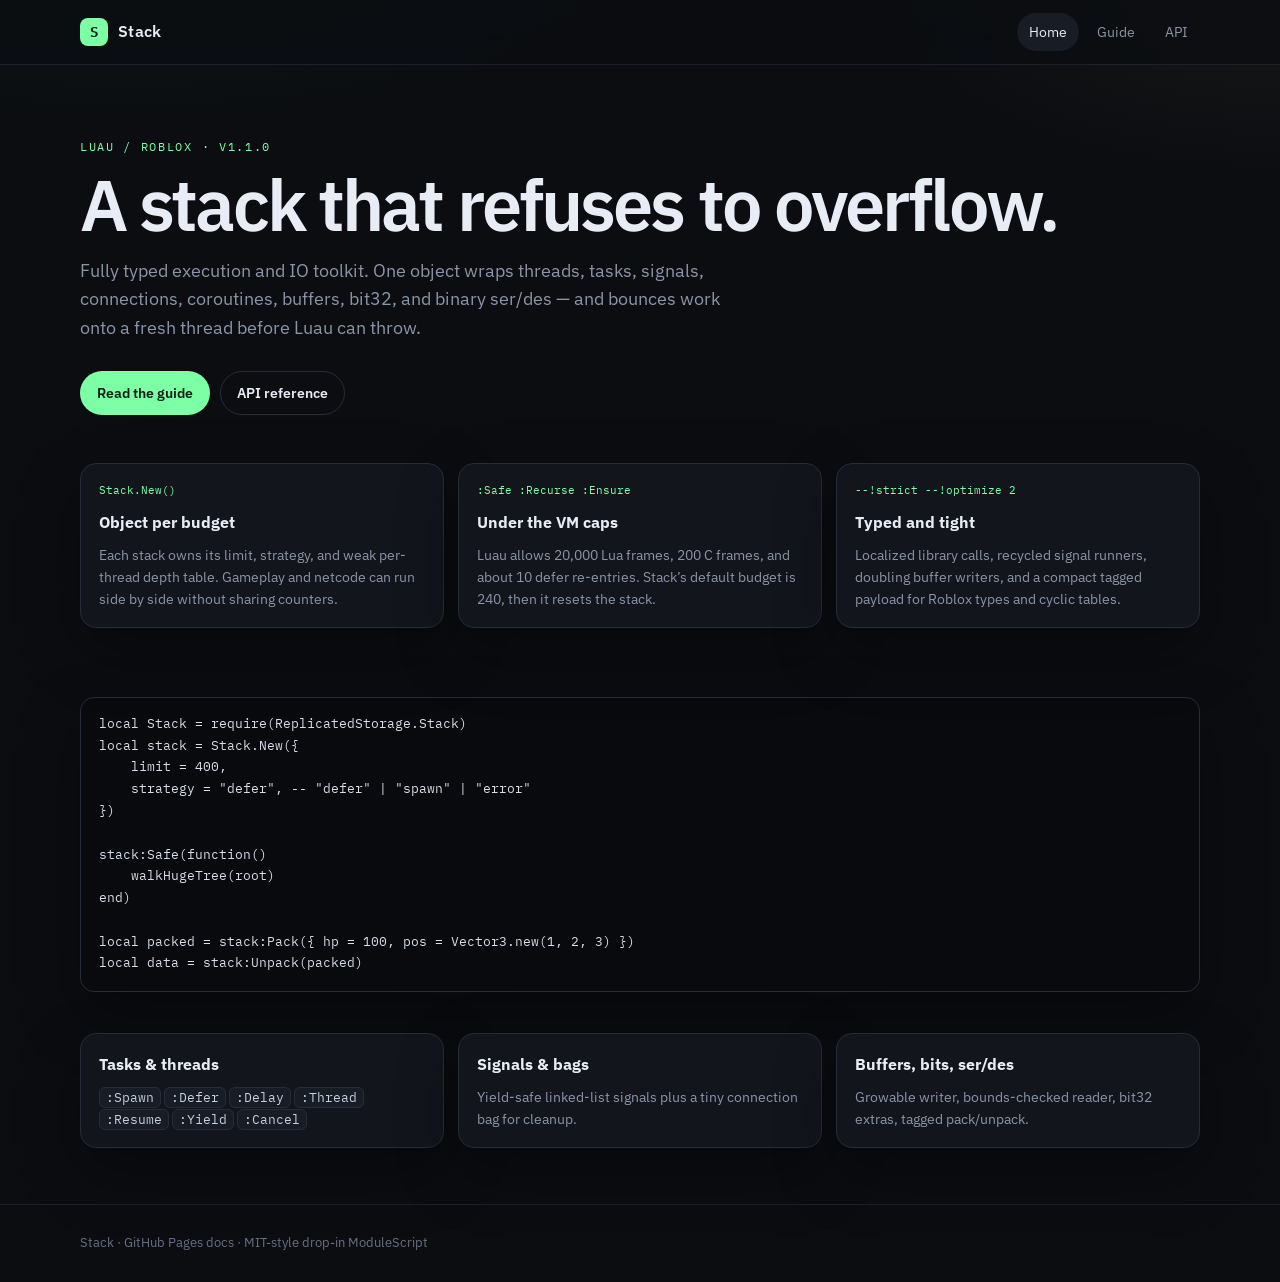
==== stackDocs/index.html @ 826db8f2 "Add files via upload" ====
<!DOCTYPE html>
<html lang="en">
<head>
  <meta charset="utf-8">
  <meta name="viewport" content="width=device-width, initial-scale=1">
  <title>Stack — overflow-safe Luau toolkit</title>
  <meta name="description" content="Fully typed, overflow-safe execution and IO toolkit for Luau and Roblox. Tasks, signals, buffers, bit32, and ser/des behind one object.">
  <link rel="preconnect" href="https://fonts.googleapis.com">
  <link rel="preconnect" href="https://fonts.gstatic.com" crossorigin>
  <link href="https://fonts.googleapis.com/css2?family=IBM+Plex+Mono:wght@400;600&family=IBM+Plex+Sans:wght@400;500;600&display=swap" rel="stylesheet">
  <link rel="stylesheet" href="assets/style.css">
</head>
<body>
  <header class="nav">
    <div class="wrap nav-inner">
      <a class="brand" href="index.html"><span class="mark">S</span>Stack</a>
      <nav class="nav-links">
        <a href="index.html">Home</a>
        <a href="guide.html">Guide</a>
        <a href="api.html">API</a>
      </nav>
    </div>
  </header>

  <main class="wrap">
    <section class="hero">
      <p class="kicker">Luau / Roblox · v1.1.0</p>
      <h1>A stack that refuses to overflow.</h1>
      <p class="lede">
        Fully typed execution and IO toolkit. One object wraps threads, tasks, signals,
        connections, coroutines, buffers, bit32, and binary ser/des — and bounces work
        onto a fresh thread before Luau can throw.
      </p>
      <div class="actions">
        <a class="btn btn-primary" href="guide.html">Read the guide</a>
        <a class="btn btn-ghost" href="api.html">API reference</a>
      </div>
    </section>

    <section class="grid">
      <article class="card">
        <div class="tag">Stack.New()</div>
        <h3>Object per budget</h3>
        <p>Each stack owns its limit, strategy, and weak per-thread depth table. Gameplay and netcode can run side by side without sharing counters.</p>
      </article>
      <article class="card">
        <div class="tag">:Safe :Recurse :Ensure</div>
        <h3>Under the VM caps</h3>
        <p>Luau allows 20,000 Lua frames, 200 C frames, and about 10 defer re-entries. Stack’s default budget is 240, then it resets the stack.</p>
      </article>
      <article class="card">
        <div class="tag">--!strict --!optimize 2</div>
        <h3>Typed and tight</h3>
        <p>Localized library calls, recycled signal runners, doubling buffer writers, and a compact tagged payload for Roblox types and cyclic tables.</p>
      </article>
    </section>

    <pre><code>local Stack = require(ReplicatedStorage.Stack)
local stack = Stack.New({
    limit = 400,
    strategy = "defer", -- "defer" | "spawn" | "error"
})

stack:Safe(function()
    walkHugeTree(root)
end)

local packed = stack:Pack({ hp = 100, pos = Vector3.new(1, 2, 3) })
local data = stack:Unpack(packed)</code></pre>

    <section class="grid" style="padding-top:28px">
      <article class="card">
        <h3>Tasks &amp; threads</h3>
        <p><code>:Spawn</code> <code>:Defer</code> <code>:Delay</code> <code>:Thread</code> <code>:Resume</code> <code>:Yield</code> <code>:Cancel</code></p>
      </article>
      <article class="card">
        <h3>Signals &amp; bags</h3>
        <p>Yield-safe linked-list signals plus a tiny connection bag for cleanup.</p>
      </article>
      <article class="card">
        <h3>Buffers, bits, ser/des</h3>
        <p>Growable writer, bounds-checked reader, bit32 extras, tagged pack/unpack.</p>
      </article>
    </section>
  </main>

  <footer class="foot">
    <div class="wrap">Stack · GitHub Pages docs · MIT-style drop-in ModuleScript</div>
  </footer>
  <script src="assets/site.js"></script>
</body>
</html>
---- stackDocs/assets/style.css ----
:root {
  --bg: #0b0d11;
  --bg-elev: #12151c;
  --bg-soft: #181c25;
  --line: #262c38;
  --line-soft: #1c212c;
  --text: #e8edf5;
  --muted: #8b95a8;
  --faint: #667085;
  --accent: #7dffa6;
  --accent-dim: #1b3d2a;
  --warn: #ffd27a;
  --code: #c6d0e0;
  --shadow: 0 24px 60px rgba(0, 0, 0, 0.35);
  --radius: 16px;
  --mono: "IBM Plex Mono", ui-monospace, SFMono-Regular, Menlo, monospace;
  --sans: "IBM Plex Sans", "Segoe UI", sans-serif;
}

* { box-sizing: border-box; }
html { scroll-behavior: smooth; }
html, body { margin: 0; padding: 0; }
body {
  font-family: var(--sans);
  background:
    radial-gradient(1200px 500px at 10% -10%, rgba(125, 255, 166, 0.08), transparent 50%),
    radial-gradient(900px 400px at 100% 0%, rgba(255, 210, 122, 0.05), transparent 45%),
    var(--bg);
  color: var(--text);
  line-height: 1.6;
  min-height: 100vh;
}

a { color: var(--accent); text-decoration: none; }
a:hover { text-decoration: underline; }

.wrap {
  width: min(1120px, calc(100% - 40px));
  margin: 0 auto;
}

.nav {
  position: sticky;
  top: 0;
  z-index: 20;
  backdrop-filter: blur(16px);
  background: rgba(11, 13, 17, 0.78);
  border-bottom: 1px solid var(--line-soft);
}
.nav-inner {
  display: flex;
  align-items: center;
  justify-content: space-between;
  gap: 16px;
  min-height: 64px;
}
.brand {
  display: flex;
  align-items: center;
  gap: 10px;
  color: var(--text);
  font-weight: 600;
  letter-spacing: 0.02em;
  text-decoration: none;
}
.brand:hover { text-decoration: none; }
.mark {
  width: 28px;
  height: 28px;
  border-radius: 8px;
  display: grid;
  place-items: center;
  background: var(--accent);
  color: #062013;
  font-family: var(--mono);
  font-size: 14px;
  font-weight: 700;
}
.nav-links { display: flex; gap: 6px; align-items: center; }
.nav-links a {
  color: var(--muted);
  padding: 8px 12px;
  border-radius: 999px;
  text-decoration: none;
  font-size: 14px;
}
.nav-links a:hover,
.nav-links a.active {
  color: var(--text);
  background: var(--bg-soft);
}

.hero { padding: 72px 0 36px; }
.kicker {
  color: var(--accent);
  font-family: var(--mono);
  font-size: 12px;
  letter-spacing: 0.14em;
  text-transform: uppercase;
  margin: 0 0 14px;
}
h1 {
  font-size: clamp(40px, 7vw, 72px);
  line-height: 0.95;
  letter-spacing: -0.04em;
  margin: 0 0 18px;
  font-weight: 600;
}
.lede {
  max-width: 640px;
  color: var(--muted);
  font-size: 18px;
  margin: 0 0 28px;
}
.actions { display: flex; gap: 10px; flex-wrap: wrap; }
.btn {
  display: inline-flex;
  align-items: center;
  gap: 8px;
  border-radius: 999px;
  padding: 10px 16px;
  font-size: 14px;
  font-weight: 600;
  text-decoration: none;
  border: 1px solid transparent;
}
.btn:hover { text-decoration: none; }
.btn-primary { background: var(--accent); color: #062013; }
.btn-ghost { background: transparent; color: var(--text); border-color: var(--line); }

.grid {
  display: grid;
  grid-template-columns: repeat(3, 1fr);
  gap: 14px;
  padding: 12px 0 56px;
}
.card {
  background: var(--bg-elev);
  border: 1px solid var(--line);
  border-radius: var(--radius);
  padding: 18px 18px 16px;
  box-shadow: var(--shadow);
}
.card h3 { margin: 0 0 8px; font-size: 16px; }
.card p { margin: 0; color: var(--muted); font-size: 14px; }
.card .tag {
  font-family: var(--mono);
  font-size: 11px;
  color: var(--accent);
  margin-bottom: 10px;
}

.layout {
  display: grid;
  grid-template-columns: 220px 1fr;
  gap: 36px;
  padding: 36px 0 80px;
}
.side {
  position: sticky;
  top: 88px;
  align-self: start;
}
.side a {
  display: block;
  color: var(--muted);
  text-decoration: none;
  font-size: 13px;
  padding: 6px 0;
}
.side a:hover, .side a.active { color: var(--text); }
.side .group { margin: 18px 0 8px; color: var(--faint); font-size: 11px; letter-spacing: 0.12em; text-transform: uppercase; }

.content h1 { font-size: 42px; margin-bottom: 12px; }
.content h2 {
  font-size: 26px;
  letter-spacing: -0.03em;
  margin: 42px 0 12px;
  padding-top: 8px;
}
.content h3 { font-size: 18px; margin: 28px 0 8px; }
.content p { color: #c9d2e0; }
.content ul, .content ol { color: #c9d2e0; padding-left: 20px; }
.content li { margin: 6px 0; }

table {
  width: 100%;
  border-collapse: collapse;
  font-size: 14px;
  margin: 16px 0 24px;
}
th, td {
  text-align: left;
  padding: 10px 12px;
  border-bottom: 1px solid var(--line);
  vertical-align: top;
}
th { color: var(--faint); font-weight: 600; font-size: 12px; letter-spacing: 0.06em; text-transform: uppercase; }
code, kbd {
  font-family: var(--mono);
  font-size: 0.92em;
}
p code, li code, td code, h2 code, h3 code {
  background: var(--bg-soft);
  border: 1px solid var(--line);
  border-radius: 6px;
  padding: 1px 6px;
  color: var(--code);
}
pre {
  background: #080a0e;
  border: 1px solid var(--line);
  border-radius: 14px;
  padding: 16px 18px;
  overflow: auto;
  box-shadow: var(--shadow);
}
pre code {
  font-family: var(--mono);
  font-size: 13px;
  color: #d7deea;
  line-height: 1.55;
}

.api {
  border: 1px solid var(--line);
  background: var(--bg-elev);
  border-radius: 14px;
  padding: 16px 18px;
  margin: 14px 0 18px;
}
.api .sig {
  font-family: var(--mono);
  font-size: 14px;
  color: var(--accent);
  margin: 0 0 8px;
}
.api p { margin: 0; font-size: 14px; }

.foot {
  border-top: 1px solid var(--line-soft);
  color: var(--faint);
  font-size: 13px;
  padding: 28px 0 40px;
}

@media (max-width: 860px) {
  .grid { grid-template-columns: 1fr; }
  .layout { grid-template-columns: 1fr; }
  .side { position: static; display: flex; flex-wrap: wrap; gap: 8px 14px; }
  .side .group { width: 100%; margin: 8px 0 0; }
}
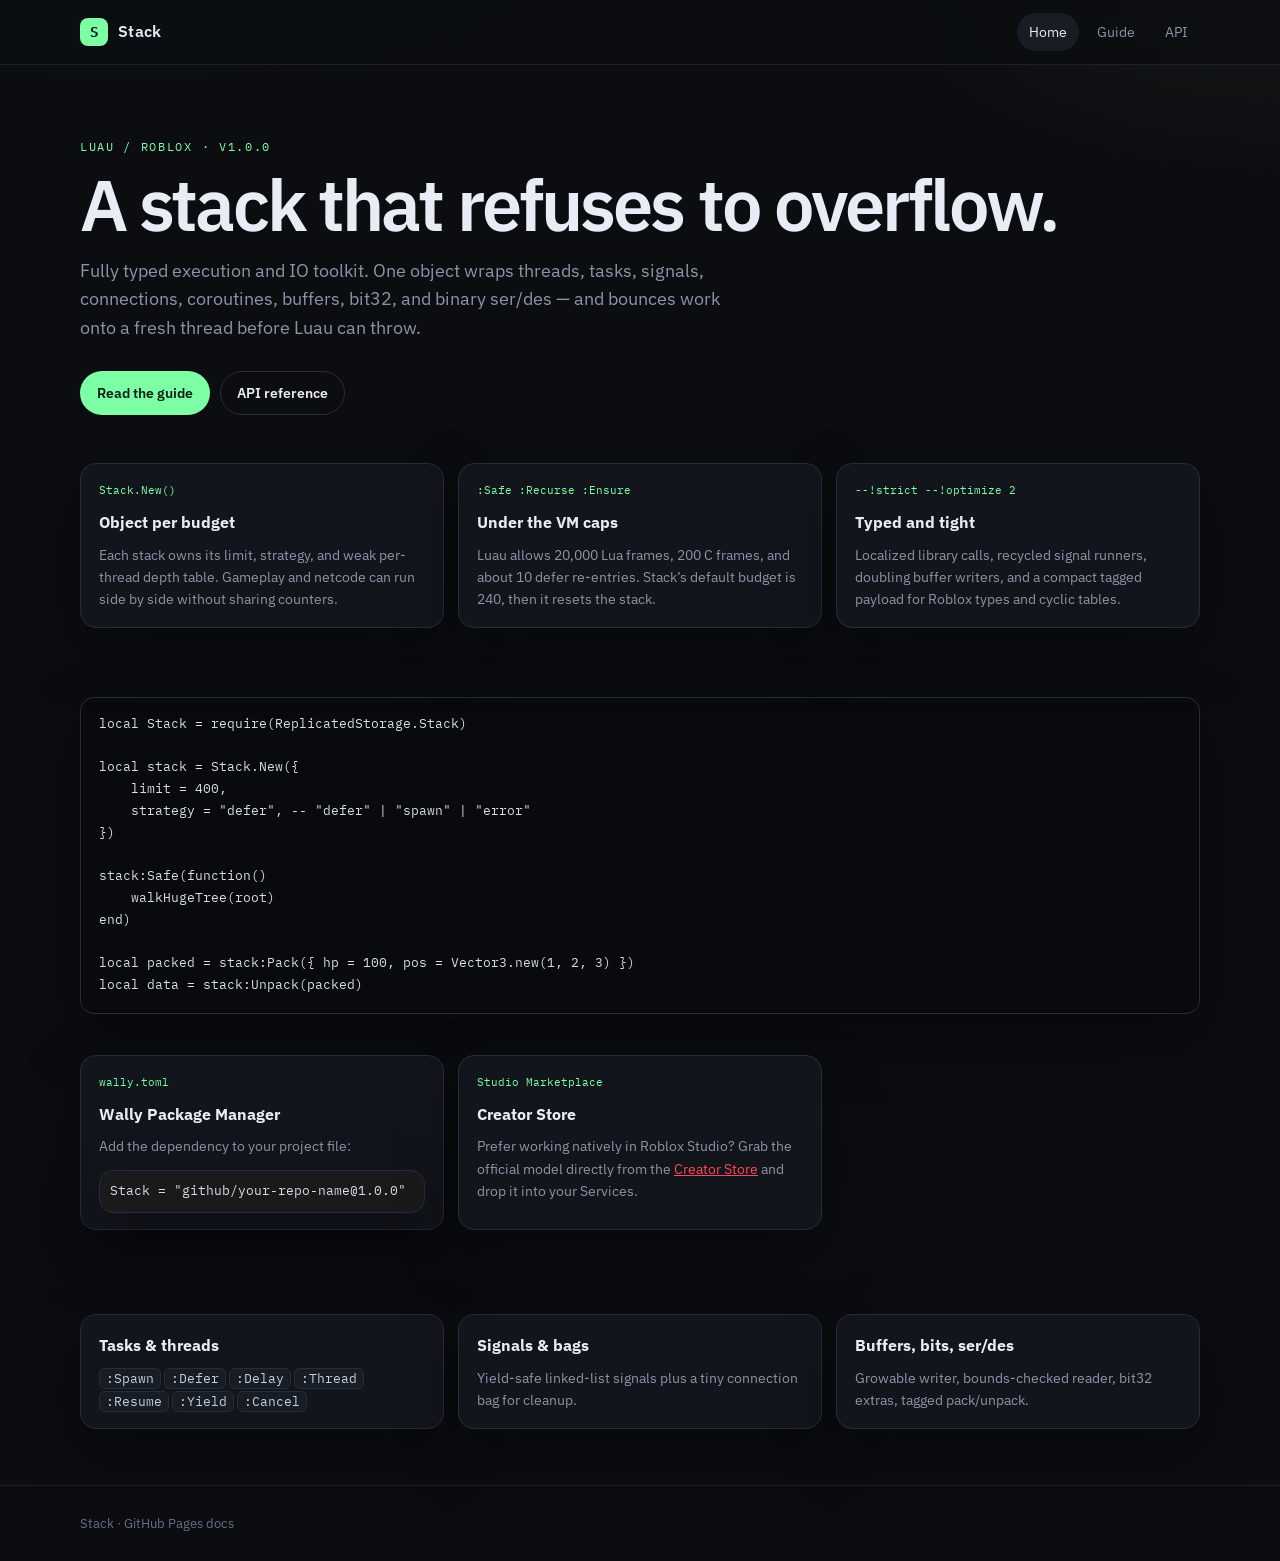
==== commit 54c8dc56: "Update index.html" ====
--- a/stackDocs/index.html
+++ b/stackDocs/index.html
@@ -1,61 +1,60 @@
 <!DOCTYPE html>
 <html lang="en">
 <head>
-  <meta charset="utf-8">
-  <meta name="viewport" content="width=device-width, initial-scale=1">
-  <title>Stack — overflow-safe Luau toolkit</title>
-  <meta name="description" content="Fully typed, overflow-safe execution and IO toolkit for Luau and Roblox. Tasks, signals, buffers, bit32, and ser/des behind one object.">
-  <link rel="preconnect" href="https://fonts.googleapis.com">
-  <link rel="preconnect" href="https://fonts.gstatic.com" crossorigin>
-  <link href="https://fonts.googleapis.com/css2?family=IBM+Plex+Mono:wght@400;600&family=IBM+Plex+Sans:wght@400;500;600&display=swap" rel="stylesheet">
-  <link rel="stylesheet" href="assets/style.css">
+    <meta charset="utf-8">
+    <meta name="viewport" content="width=device-width, initial-scale=1">
+    <title>Stack</title>
+    <meta name="description" content="Fully typed, overflow-safe execution and IO toolkit for Luau and Roblox. Tasks, signals, buffers, bit32, and ser/des behind one object.">
+    <link rel="preconnect" href="https://fonts.googleapis.com">
+    <link rel="preconnect" href="https://fonts.gstatic.com" crossorigin>
+    <link href="https://fonts.googleapis.com/css2?family=IBM+Plex+Mono:wght@400;600&family=IBM+Plex+Sans:wght@400;500;600&display=swap" rel="stylesheet">
+    <link rel="stylesheet" href="assets/style.css">
 </head>
 <body>
-  <header class="nav">
-    <div class="wrap nav-inner">
-      <a class="brand" href="index.html"><span class="mark">S</span>Stack</a>
-      <nav class="nav-links">
-        <a href="index.html">Home</a>
-        <a href="guide.html">Guide</a>
-        <a href="api.html">API</a>
-      </nav>
-    </div>
-  </header>
+    <header class="nav">
+        <div class="wrap nav-inner">
+            <a class="brand" href="index.html"><span class="mark">S</span>Stack</a>
+            <nav class="nav-links">
+                <a href="index.html">Home</a>
+                <a href="guide.html">Guide</a>
+                <a href="api.html">API</a>
+            </nav>
+        </div>
+    </header>
 
-  <main class="wrap">
-    <section class="hero">
-      <p class="kicker">Luau / Roblox · v1.1.0</p>
-      <h1>A stack that refuses to overflow.</h1>
-      <p class="lede">
-        Fully typed execution and IO toolkit. One object wraps threads, tasks, signals,
-        connections, coroutines, buffers, bit32, and binary ser/des — and bounces work
-        onto a fresh thread before Luau can throw.
-      </p>
-      <div class="actions">
-        <a class="btn btn-primary" href="guide.html">Read the guide</a>
-        <a class="btn btn-ghost" href="api.html">API reference</a>
-      </div>
-    </section>
+    <main class="wrap">
+        <section class="hero">
+            <p class="kicker">Luau / Roblox · v1.0.0</p>
+            <h1>A stack that refuses to overflow.</h1>
+            <p class="lede">
+                Fully typed execution and IO toolkit. One object wraps threads, tasks, signals, connections, coroutines, buffers, bit32, and binary ser/des — and bounces work onto a fresh thread before Luau can throw.
+            </p>
+            <div class="actions">
+                <a class="btn btn-primary" href="guide.html">Read the guide</a>
+                <a class="btn btn-ghost" href="api.html">API reference</a>
+            </div>
+        </section>
 
-    <section class="grid">
-      <article class="card">
-        <div class="tag">Stack.New()</div>
-        <h3>Object per budget</h3>
-        <p>Each stack owns its limit, strategy, and weak per-thread depth table. Gameplay and netcode can run side by side without sharing counters.</p>
-      </article>
-      <article class="card">
-        <div class="tag">:Safe :Recurse :Ensure</div>
-        <h3>Under the VM caps</h3>
-        <p>Luau allows 20,000 Lua frames, 200 C frames, and about 10 defer re-entries. Stack’s default budget is 240, then it resets the stack.</p>
-      </article>
-      <article class="card">
-        <div class="tag">--!strict --!optimize 2</div>
-        <h3>Typed and tight</h3>
-        <p>Localized library calls, recycled signal runners, doubling buffer writers, and a compact tagged payload for Roblox types and cyclic tables.</p>
-      </article>
-    </section>
+        <section class="grid">
+            <article class="card">
+                <div class="tag">Stack.New()</div>
+                <h3>Object per budget</h3>
+                <p>Each stack owns its limit, strategy, and weak per-thread depth table. Gameplay and netcode can run side by side without sharing counters.</p>
+            </article>
+            <article class="card">
+                <div class="tag">:Safe :Recurse :Ensure</div>
+                <h3>Under the VM caps</h3>
+                <p>Luau allows 20,000 Lua frames, 200 C frames, and about 10 defer re-entries. Stack’s default budget is 240, then it resets the stack.</p>
+            </article>
+            <article class="card">
+                <div class="tag">--!strict --!optimize 2</div>
+                <h3>Typed and tight</h3>
+                <p>Localized library calls, recycled signal runners, doubling buffer writers, and a compact tagged payload for Roblox types and cyclic tables.</p>
+            </article>
+        </section>
 
-    <pre><code>local Stack = require(ReplicatedStorage.Stack)
+        <pre><code>local Stack = require(ReplicatedStorage.Stack)
+
 local stack = Stack.New({
     limit = 400,
     strategy = "defer", -- "defer" | "spawn" | "error"
@@ -68,25 +67,40 @@
 local packed = stack:Pack({ hp = 100, pos = Vector3.new(1, 2, 3) })
 local data = stack:Unpack(packed)</code></pre>
 
-    <section class="grid" style="padding-top:28px">
-      <article class="card">
-        <h3>Tasks &amp; threads</h3>
-        <p><code>:Spawn</code> <code>:Defer</code> <code>:Delay</code> <code>:Thread</code> <code>:Resume</code> <code>:Yield</code> <code>:Cancel</code></p>
-      </article>
-      <article class="card">
-        <h3>Signals &amp; bags</h3>
-        <p>Yield-safe linked-list signals plus a tiny connection bag for cleanup.</p>
-      </article>
-      <article class="card">
-        <h3>Buffers, bits, ser/des</h3>
-        <p>Growable writer, bounds-checked reader, bit32 extras, tagged pack/unpack.</p>
-      </article>
-    </section>
-  </main>
+        <!-- NEW: Installation Section for Wally & Creator Store -->
+        <section class="grid" style="padding-top:28px">
+            <article class="card">
+                <div class="tag">wally.toml</div>
+                <h3>Wally Package Manager</h3>
+                <p>Add the dependency to your project file:</p>
+                <pre style="margin: 12px 0 0 0; padding: 10px; background: #1a1a1a;"><code style="font-size: 13px;">Stack = "github/your-repo-name@1.0.0"</code></pre>
+            </article>
+            <article class="card">
+                <div class="tag">Studio Marketplace</div>
+                <h3>Creator Store</h3>
+                <p>Prefer working natively in Roblox Studio? Grab the official model directly from the <a href="#" style="color: var(--brand-color, #ff4757); text-decoration: underline;">Creator Store</a> and drop it into your Services.</p>
+            </article>
+        </section>
 
-  <footer class="foot">
-    <div class="wrap">Stack · GitHub Pages docs · MIT-style drop-in ModuleScript</div>
-  </footer>
-  <script src="assets/site.js"></script>
+        <section class="grid" style="padding-top:28px">
+            <article class="card">
+                <h3>Tasks &amp; threads</h3>
+                <p><code>:Spawn</code> <code>:Defer</code> <code>:Delay</code> <code>:Thread</code> <code>:Resume</code> <code>:Yield</code> <code>:Cancel</code></p>
+            </article>
+            <article class="card">
+                <h3>Signals &amp; bags</h3>
+                <p>Yield-safe linked-list signals plus a tiny connection bag for cleanup.</p>
+            </article>
+            <article class="card">
+                <h3>Buffers, bits, ser/des</h3>
+                <p>Growable writer, bounds-checked reader, bit32 extras, tagged pack/unpack.</p>
+            </article>
+        </section>
+    </main>
+
+    <footer class="foot">
+        <div class="wrap">Stack · GitHub Pages docs</div>
+    </footer>
+    <script src="assets/site.js"></script>
 </body>
 </html>
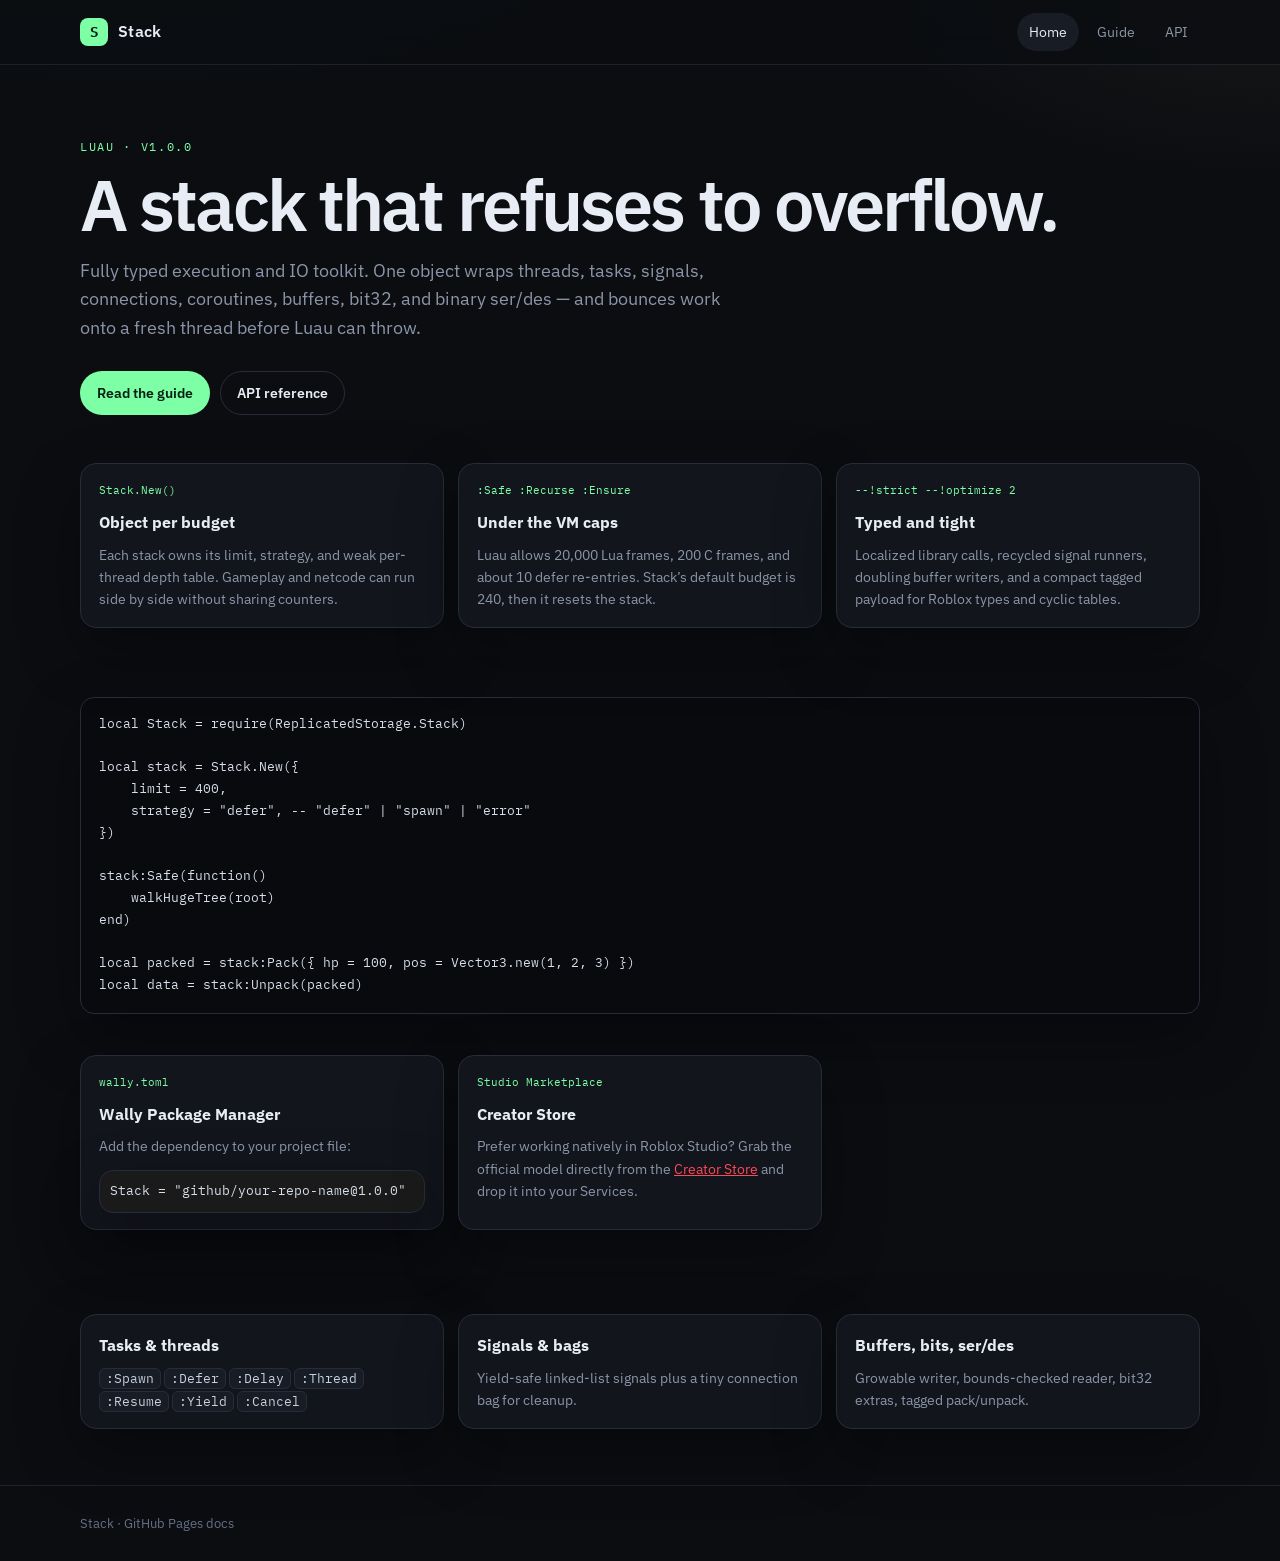
==== commit 50d84037: "Update index.html" ====
--- a/stackDocs/index.html
+++ b/stackDocs/index.html
@@ -4,7 +4,7 @@
     <meta charset="utf-8">
     <meta name="viewport" content="width=device-width, initial-scale=1">
     <title>Stack</title>
-    <meta name="description" content="Fully typed, overflow-safe execution and IO toolkit for Luau and Roblox. Tasks, signals, buffers, bit32, and ser/des behind one object.">
+    <meta name="description" content="Fully typed, overflow-safe execution and IO toolkit for Luau. Tasks, signals, buffers, bit32, and ser/des behind one object.">
     <link rel="preconnect" href="https://fonts.googleapis.com">
     <link rel="preconnect" href="https://fonts.gstatic.com" crossorigin>
     <link href="https://fonts.googleapis.com/css2?family=IBM+Plex+Mono:wght@400;600&family=IBM+Plex+Sans:wght@400;500;600&display=swap" rel="stylesheet">
@@ -24,7 +24,7 @@
 
     <main class="wrap">
         <section class="hero">
-            <p class="kicker">Luau / Roblox · v1.0.0</p>
+            <p class="kicker">Luau · v1.0.0</p>
             <h1>A stack that refuses to overflow.</h1>
             <p class="lede">
                 Fully typed execution and IO toolkit. One object wraps threads, tasks, signals, connections, coroutines, buffers, bit32, and binary ser/des — and bounces work onto a fresh thread before Luau can throw.
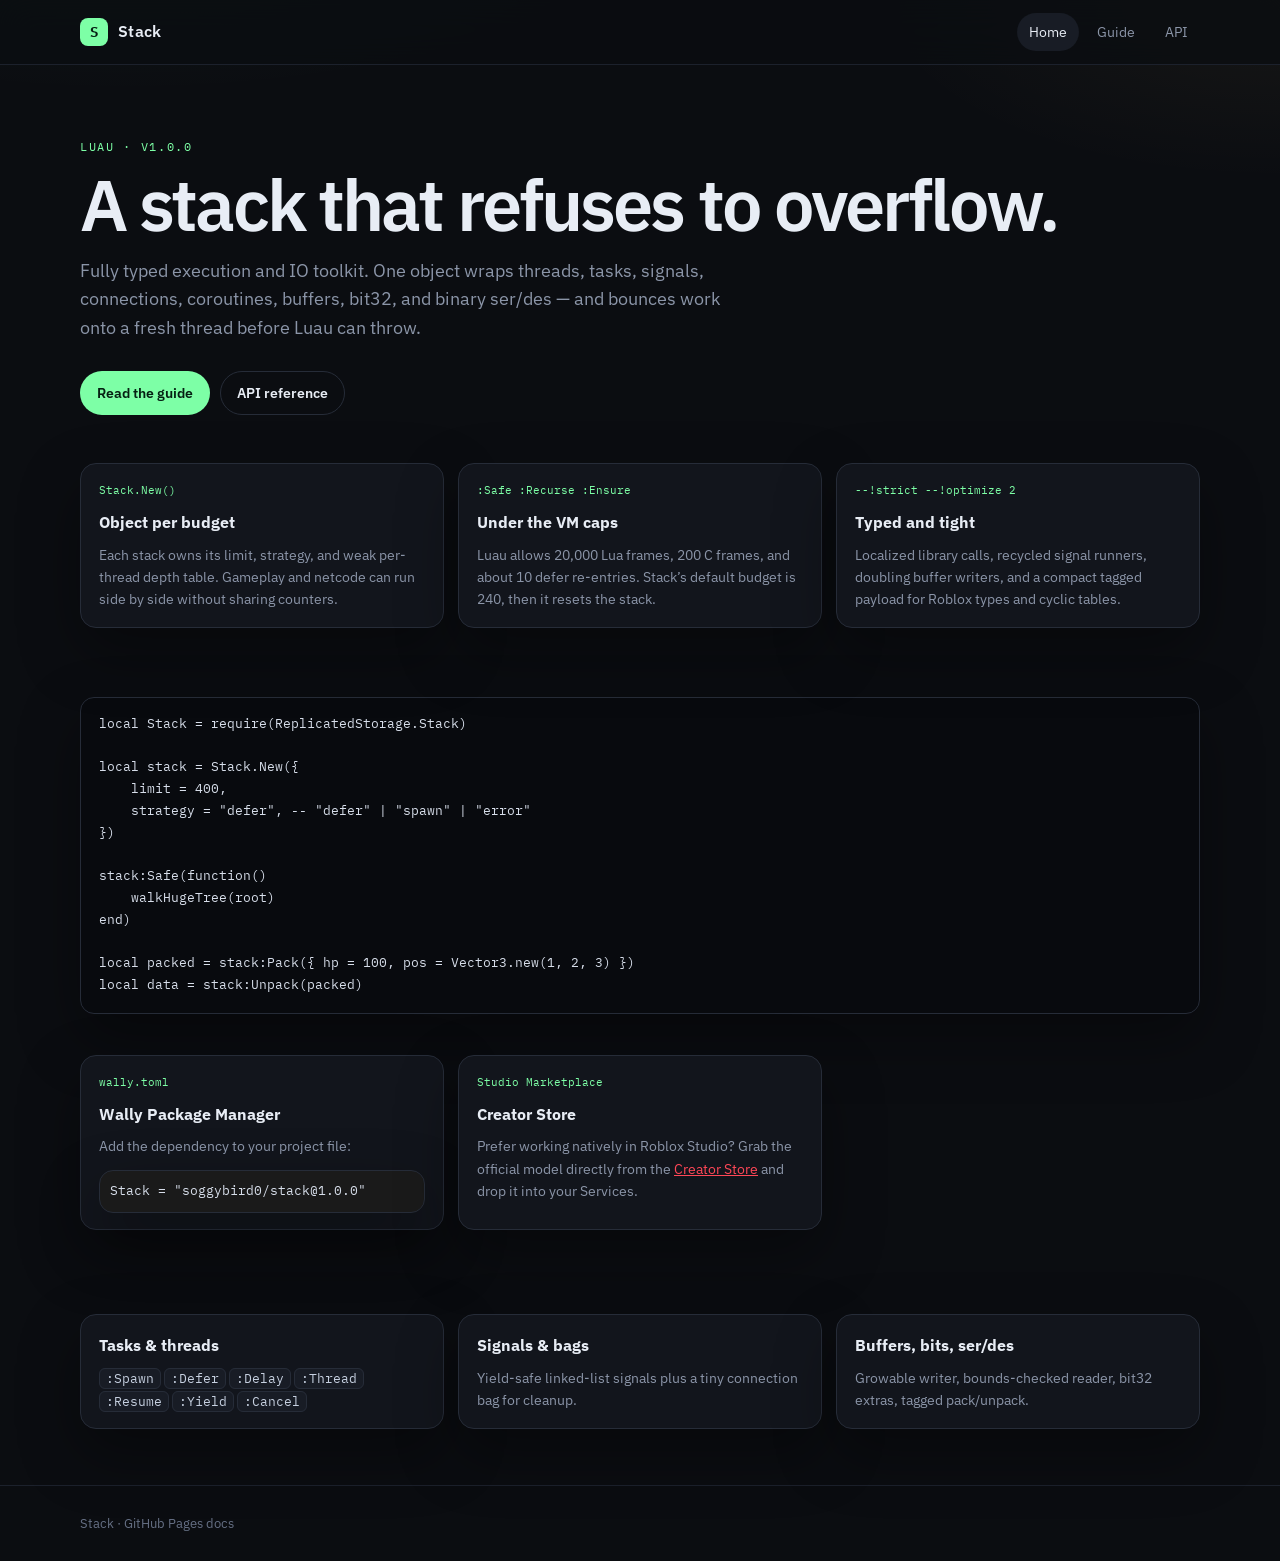
==== commit 924a9203: "Update index.html" ====
--- a/stackDocs/index.html
+++ b/stackDocs/index.html
@@ -73,12 +73,12 @@
                 <div class="tag">wally.toml</div>
                 <h3>Wally Package Manager</h3>
                 <p>Add the dependency to your project file:</p>
-                <pre style="margin: 12px 0 0 0; padding: 10px; background: #1a1a1a;"><code style="font-size: 13px;">Stack = "github/your-repo-name@1.0.0"</code></pre>
+                <pre style="margin: 12px 0 0 0; padding: 10px; background: #1a1a1a;"><code style="font-size: 13px;">Stack = "soggybird0/stack@1.0.0"</code></pre>
             </article>
             <article class="card">
                 <div class="tag">Studio Marketplace</div>
                 <h3>Creator Store</h3>
-                <p>Prefer working natively in Roblox Studio? Grab the official model directly from the <a href="#" style="color: var(--brand-color, #ff4757); text-decoration: underline;">Creator Store</a> and drop it into your Services.</p>
+                <p>Prefer working natively in Roblox Studio? Grab the official model directly from the <a href="https://create.roblox.com/store/asset/84772462270345/Stack" style="color: var(--brand-color, #ff4757); text-decoration: underline;">Creator Store</a> and drop it into your Services.</p>
             </article>
         </section>
 
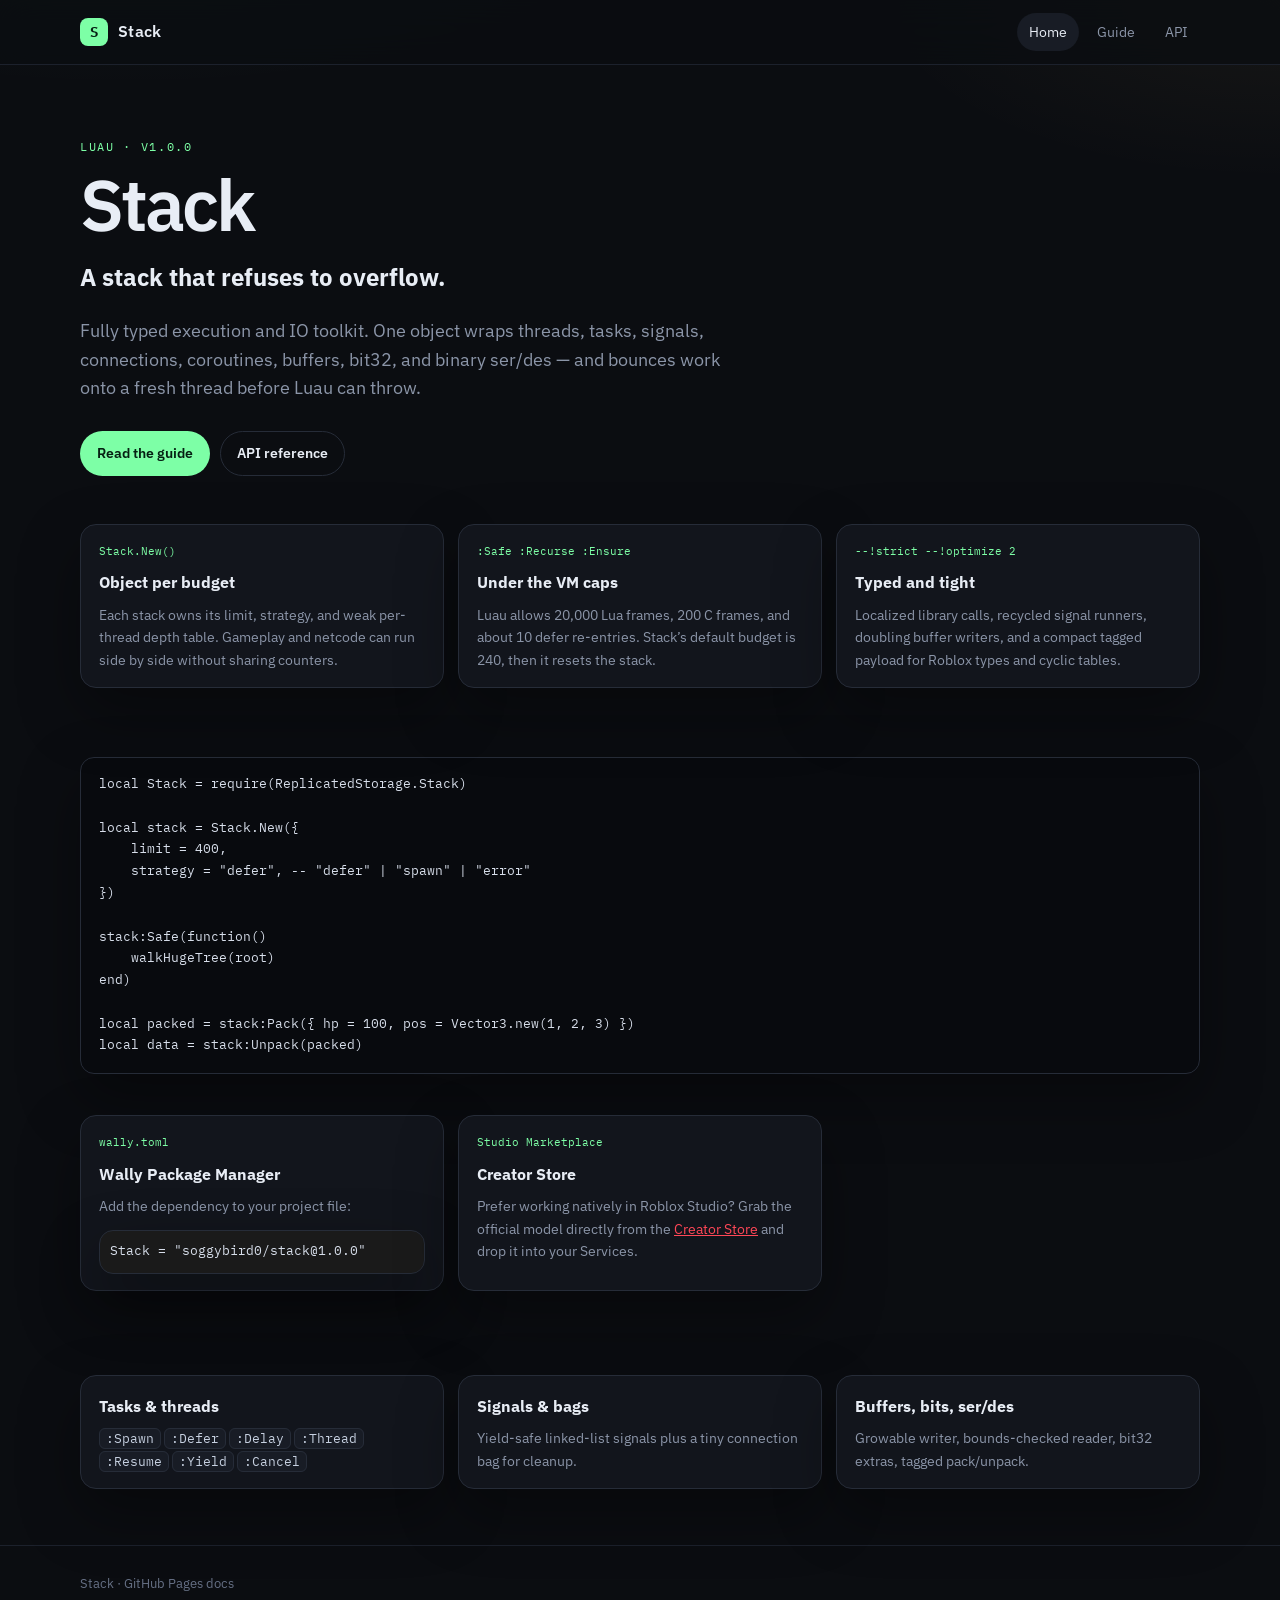
==== commit d59eb4d8: "Update index.html" ====
--- a/stackDocs/index.html
+++ b/stackDocs/index.html
@@ -25,7 +25,8 @@
     <main class="wrap">
         <section class="hero">
             <p class="kicker">Luau · v1.0.0</p>
-            <h1>A stack that refuses to overflow.</h1>
+            <h1>Stack</h1>
+            <h2>A stack that refuses to overflow.</h2>
             <p class="lede">
                 Fully typed execution and IO toolkit. One object wraps threads, tasks, signals, connections, coroutines, buffers, bit32, and binary ser/des — and bounces work onto a fresh thread before Luau can throw.
             </p>
